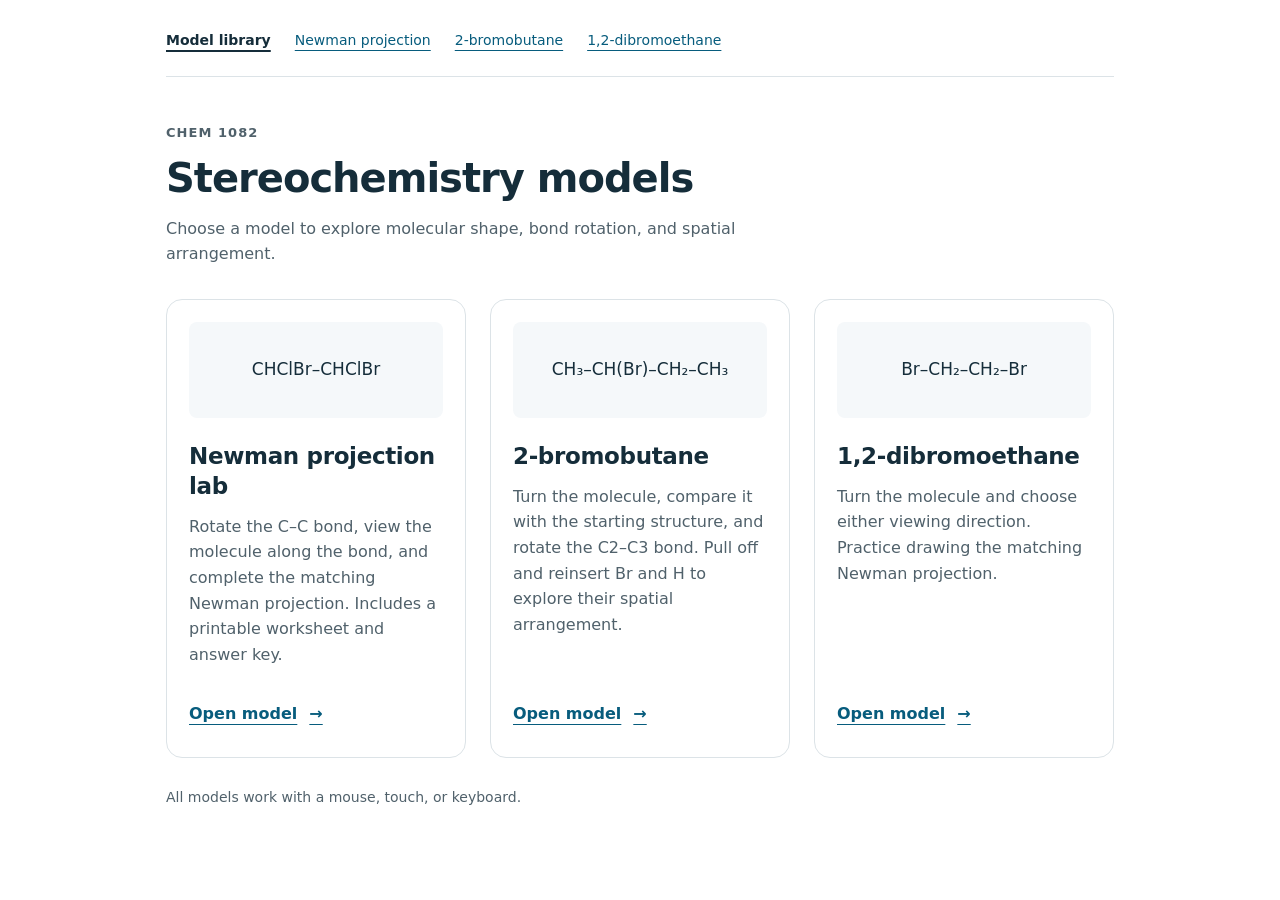
==== index.html @ 8de64c9b "Give stereochemistry models equal prominence in a shared library" ====
<!doctype html>
<html lang="en">
<head>
<meta charset="utf-8">
<meta name="viewport" content="width=device-width, initial-scale=1">
<meta name="description" content="Interactive stereochemistry models for CHEM 1082: explore Newman projections, 2-bromobutane, and 1,2-dibromoethane.">
<title>Stereochemistry models · CHEM 1082</title>
<style>
:root{color-scheme:light dark;--bg:light-dark(#fff,#181818);--text:light-dark(#152d3a,#edf3f6);--muted:light-dark(#50616b,#b5c1c8);--line:light-dark(#dce3e7,#424b50);--accent:light-dark(#075c7d,#88d7f4);--panel:light-dark(#f5f8fa,#20272b)}
*{box-sizing:border-box}body{max-width:980px;margin:0 auto;padding:1rem;background:var(--bg);color:var(--text);font-family:system-ui,sans-serif;line-height:1.6}a{color:var(--accent);text-underline-offset:5px}a:focus-visible{outline:2px solid currentColor;outline-offset:5px}.model-nav{display:flex;flex-wrap:wrap;gap:8px 24px;align-items:center;padding:6px 0 18px;margin:0 0 18px;border-bottom:1px solid var(--line)}.model-nav a{display:inline-flex;align-items:center;min-height:36px;font-size:14px}.model-nav a[aria-current="page"]{color:inherit;text-decoration-thickness:2px;font-weight:600}.intro{padding:28px 0 32px}.course{font-size:13px;letter-spacing:.08em;font-weight:600;color:var(--muted);margin:0 0 10px}h1{font-size:clamp(28px,4.5vw,40px);line-height:1.2;font-weight:600;letter-spacing:-.025em;margin:0 0 14px}.intro>p:last-child{max-width:650px;margin:0;color:var(--muted)}.models{display:grid;grid-template-columns:repeat(3,minmax(0,1fr));gap:24px}.model-card{border:1px solid var(--line);border-radius:16px;padding:22px;display:flex;flex-direction:column;align-items:flex-start;min-width:0}.formula{align-self:stretch;min-height:96px;display:flex;align-items:center;justify-content:center;background:var(--panel);border-radius:8px;font-size:17px;white-space:nowrap;margin:0 0 24px}h2{font-size:23px;line-height:1.3;letter-spacing:-.015em;font-weight:600;margin:0 0 12px}.description{color:var(--muted);margin:0 0 24px}.open-model{margin-top:auto;display:inline-flex;min-height:44px;align-items:center;gap:12px;font-weight:600;text-decoration-thickness:1px}.hint{margin:28px 0;color:var(--muted);font-size:14px}@media(max-width:800px){.models{grid-template-columns:1fr;gap:20px}.model-card{padding:24px}.intro{padding:20px 0 26px}.formula{font-size:19px}.model-nav{gap:4px 18px}}
</style>
</head>
<body>
<nav class="model-nav" aria-label="Stereochemistry models"><a href="./index.html" aria-current="page">Model library</a><a href="./newman.html">Newman projection</a><a href="./bromobutane.html">2-bromobutane</a><a href="./dibromoethane.html">1,2-dibromoethane</a></nav>
<main>
<header class="intro"><p class="course">CHEM 1082</p><h1>Stereochemistry models</h1><p>Choose a model to explore molecular shape, bond rotation, and spatial arrangement.</p></header>
<section class="models" aria-label="Interactive models">
<article class="model-card"><p class="formula" aria-label="CHClBr bonded to CHClBr">CHClBr–CHClBr</p><h2>Newman projection lab</h2><p class="description">Rotate the C–C bond, view the molecule along the bond, and complete the matching Newman projection. Includes a printable worksheet and answer key.</p><a class="open-model" href="./newman.html" aria-label="Open Newman projection model">Open model <span aria-hidden="true">→</span></a></article>
<article class="model-card"><p class="formula" aria-label="CH3 bonded to CHBr bonded to CH2 bonded to CH3">CH₃–CH(Br)–CH₂–CH₃</p><h2>2-bromobutane</h2><p class="description">Turn the molecule, compare it with the starting structure, and rotate the C2–C3 bond. Pull off and reinsert Br and H to explore their spatial arrangement.</p><a class="open-model" href="./bromobutane.html" aria-label="Open 2-bromobutane model">Open model <span aria-hidden="true">→</span></a></article>
<article class="model-card"><p class="formula" aria-label="Bromine bonded to CH2 bonded to CH2 bonded to bromine">Br–CH₂–CH₂–Br</p><h2>1,2-dibromoethane</h2><p class="description">Turn the molecule and choose either viewing direction. Practice drawing the matching Newman projection.</p><a class="open-model" href="./dibromoethane.html" aria-label="Open 1,2-dibromoethane model">Open model <span aria-hidden="true">→</span></a></article>
</section>
<p class="hint">All models work with a mouse, touch, or keyboard.</p>
</main>
</body>
</html>
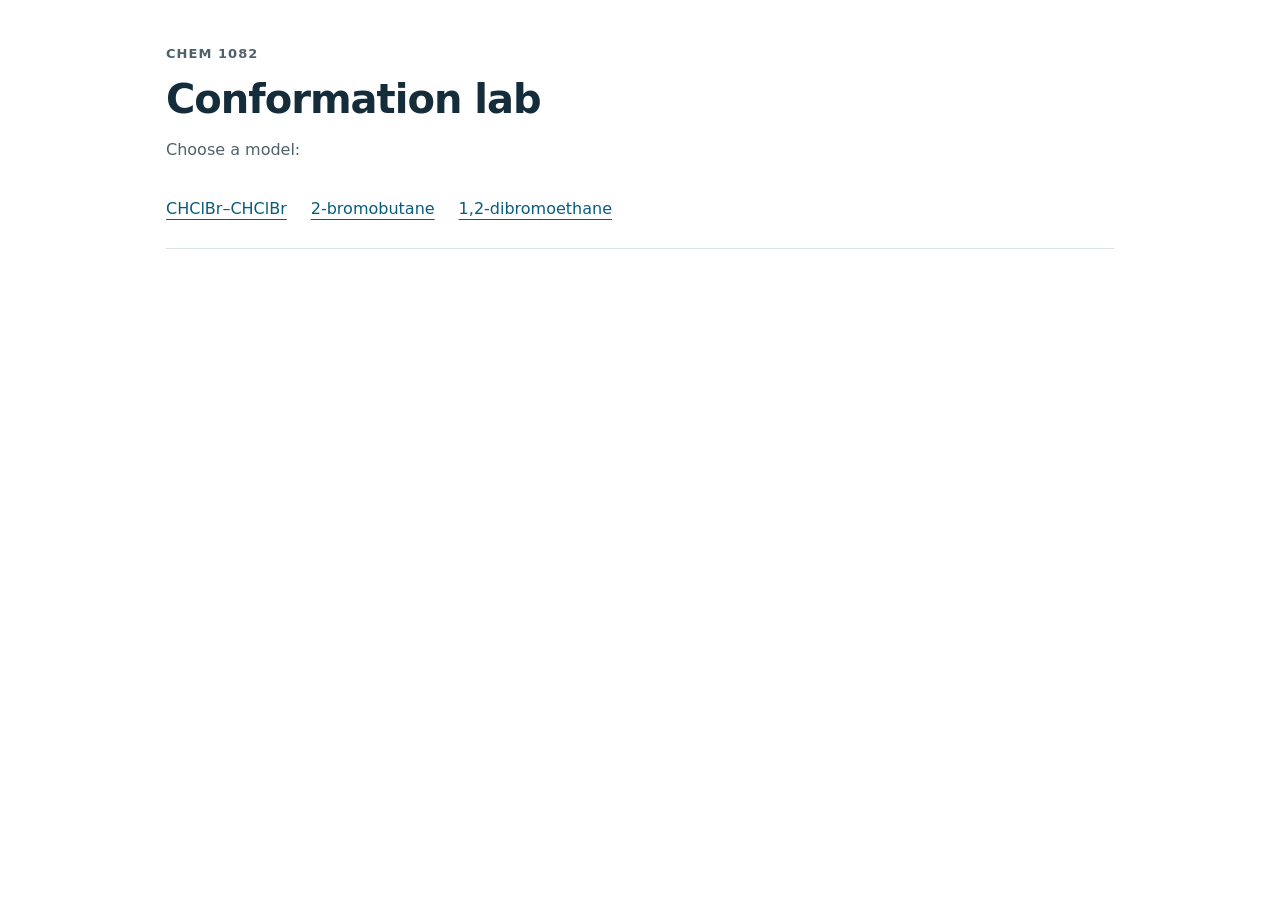
==== commit 1ddc4ff9: "Make conformation homepage navigation-only and name CHClBr–CHClBr model" ====
--- a/index.html
+++ b/index.html
@@ -3,24 +3,21 @@
 <head>
 <meta charset="utf-8">
 <meta name="viewport" content="width=device-width, initial-scale=1">
-<meta name="description" content="Interactive stereochemistry models for CHEM 1082: explore Newman projections, 2-bromobutane, and 1,2-dibromoethane.">
-<title>Stereochemistry models · CHEM 1082</title>
+<meta name="description" content="Choose one of three interactive molecular models for the CHEM 1082 conformation lab.">
+<title>Conformation lab · CHEM 1082</title>
 <style>
-:root{color-scheme:light dark;--bg:light-dark(#fff,#181818);--text:light-dark(#152d3a,#edf3f6);--muted:light-dark(#50616b,#b5c1c8);--line:light-dark(#dce3e7,#424b50);--accent:light-dark(#075c7d,#88d7f4);--panel:light-dark(#f5f8fa,#20272b)}
-*{box-sizing:border-box}body{max-width:980px;margin:0 auto;padding:1rem;background:var(--bg);color:var(--text);font-family:system-ui,sans-serif;line-height:1.6}a{color:var(--accent);text-underline-offset:5px}a:focus-visible{outline:2px solid currentColor;outline-offset:5px}.model-nav{display:flex;flex-wrap:wrap;gap:8px 24px;align-items:center;padding:6px 0 18px;margin:0 0 18px;border-bottom:1px solid var(--line)}.model-nav a{display:inline-flex;align-items:center;min-height:36px;font-size:14px}.model-nav a[aria-current="page"]{color:inherit;text-decoration-thickness:2px;font-weight:600}.intro{padding:28px 0 32px}.course{font-size:13px;letter-spacing:.08em;font-weight:600;color:var(--muted);margin:0 0 10px}h1{font-size:clamp(28px,4.5vw,40px);line-height:1.2;font-weight:600;letter-spacing:-.025em;margin:0 0 14px}.intro>p:last-child{max-width:650px;margin:0;color:var(--muted)}.models{display:grid;grid-template-columns:repeat(3,minmax(0,1fr));gap:24px}.model-card{border:1px solid var(--line);border-radius:16px;padding:22px;display:flex;flex-direction:column;align-items:flex-start;min-width:0}.formula{align-self:stretch;min-height:96px;display:flex;align-items:center;justify-content:center;background:var(--panel);border-radius:8px;font-size:17px;white-space:nowrap;margin:0 0 24px}h2{font-size:23px;line-height:1.3;letter-spacing:-.015em;font-weight:600;margin:0 0 12px}.description{color:var(--muted);margin:0 0 24px}.open-model{margin-top:auto;display:inline-flex;min-height:44px;align-items:center;gap:12px;font-weight:600;text-decoration-thickness:1px}.hint{margin:28px 0;color:var(--muted);font-size:14px}@media(max-width:800px){.models{grid-template-columns:1fr;gap:20px}.model-card{padding:24px}.intro{padding:20px 0 26px}.formula{font-size:19px}.model-nav{gap:4px 18px}}
+:root{color-scheme:light dark;--bg:light-dark(#fff,#181818);--text:light-dark(#152d3a,#edf3f6);--muted:light-dark(#50616b,#b5c1c8);--line:light-dark(#dce3e7,#424b50);--accent:light-dark(#075c7d,#88d7f4)}
+*{box-sizing:border-box}body{max-width:980px;margin:0 auto;padding:1rem;background:var(--bg);color:var(--text);font-family:system-ui,sans-serif;line-height:1.6}a{color:var(--accent);text-underline-offset:5px}a:focus-visible{outline:2px solid currentColor;outline-offset:5px}.intro{padding:28px 0 18px}.course{font-size:13px;letter-spacing:.08em;font-weight:600;color:var(--muted);margin:0 0 10px}h1{font-size:clamp(28px,4.5vw,40px);line-height:1.2;font-weight:600;letter-spacing:-.025em;margin:0 0 14px}.intro>p:last-child{margin:0;color:var(--muted)}.model-nav{display:flex;flex-wrap:wrap;gap:8px 24px;align-items:center;padding:6px 0 18px;border-bottom:1px solid var(--line)}.model-nav a{display:inline-flex;align-items:center;min-height:44px;font-size:16px}@media(max-width:600px){.intro{padding-top:20px}.model-nav{align-items:flex-start;flex-direction:column;gap:8px}}
 </style>
 </head>
 <body>
-<nav class="model-nav" aria-label="Stereochemistry models"><a href="./index.html" aria-current="page">Model library</a><a href="./newman.html">Newman projection</a><a href="./bromobutane.html">2-bromobutane</a><a href="./dibromoethane.html">1,2-dibromoethane</a></nav>
 <main>
-<header class="intro"><p class="course">CHEM 1082</p><h1>Stereochemistry models</h1><p>Choose a model to explore molecular shape, bond rotation, and spatial arrangement.</p></header>
-<section class="models" aria-label="Interactive models">
-<article class="model-card"><p class="formula" aria-label="CHClBr bonded to CHClBr">CHClBr–CHClBr</p><h2>Newman projection lab</h2><p class="description">Rotate the C–C bond, view the molecule along the bond, and complete the matching Newman projection. Includes a printable worksheet and answer key.</p><a class="open-model" href="./newman.html" aria-label="Open Newman projection model">Open model <span aria-hidden="true">→</span></a></article>
-<article class="model-card"><p class="formula" aria-label="CH3 bonded to CHBr bonded to CH2 bonded to CH3">CH₃–CH(Br)–CH₂–CH₃</p><h2>2-bromobutane</h2><p class="description">Turn the molecule, compare it with the starting structure, and rotate the C2–C3 bond. Pull off and reinsert Br and H to explore their spatial arrangement.</p><a class="open-model" href="./bromobutane.html" aria-label="Open 2-bromobutane model">Open model <span aria-hidden="true">→</span></a></article>
-<article class="model-card"><p class="formula" aria-label="Bromine bonded to CH2 bonded to CH2 bonded to bromine">Br–CH₂–CH₂–Br</p><h2>1,2-dibromoethane</h2><p class="description">Turn the molecule and choose either viewing direction. Practice drawing the matching Newman projection.</p><a class="open-model" href="./dibromoethane.html" aria-label="Open 1,2-dibromoethane model">Open model <span aria-hidden="true">→</span></a></article>
-</section>
-<p class="hint">All models work with a mouse, touch, or keyboard.</p>
+<header class="intro"><p class="course">CHEM 1082</p><h1>Conformation lab</h1><p>Choose a model:</p></header>
+<nav class="model-nav" aria-label="Interactive molecular models">
+<a href="./newman.html">CHClBr–CHClBr</a>
+<a href="./bromobutane.html">2-bromobutane</a>
+<a href="./dibromoethane.html">1,2-dibromoethane</a>
+</nav>
 </main>
 </body>
 </html>
-
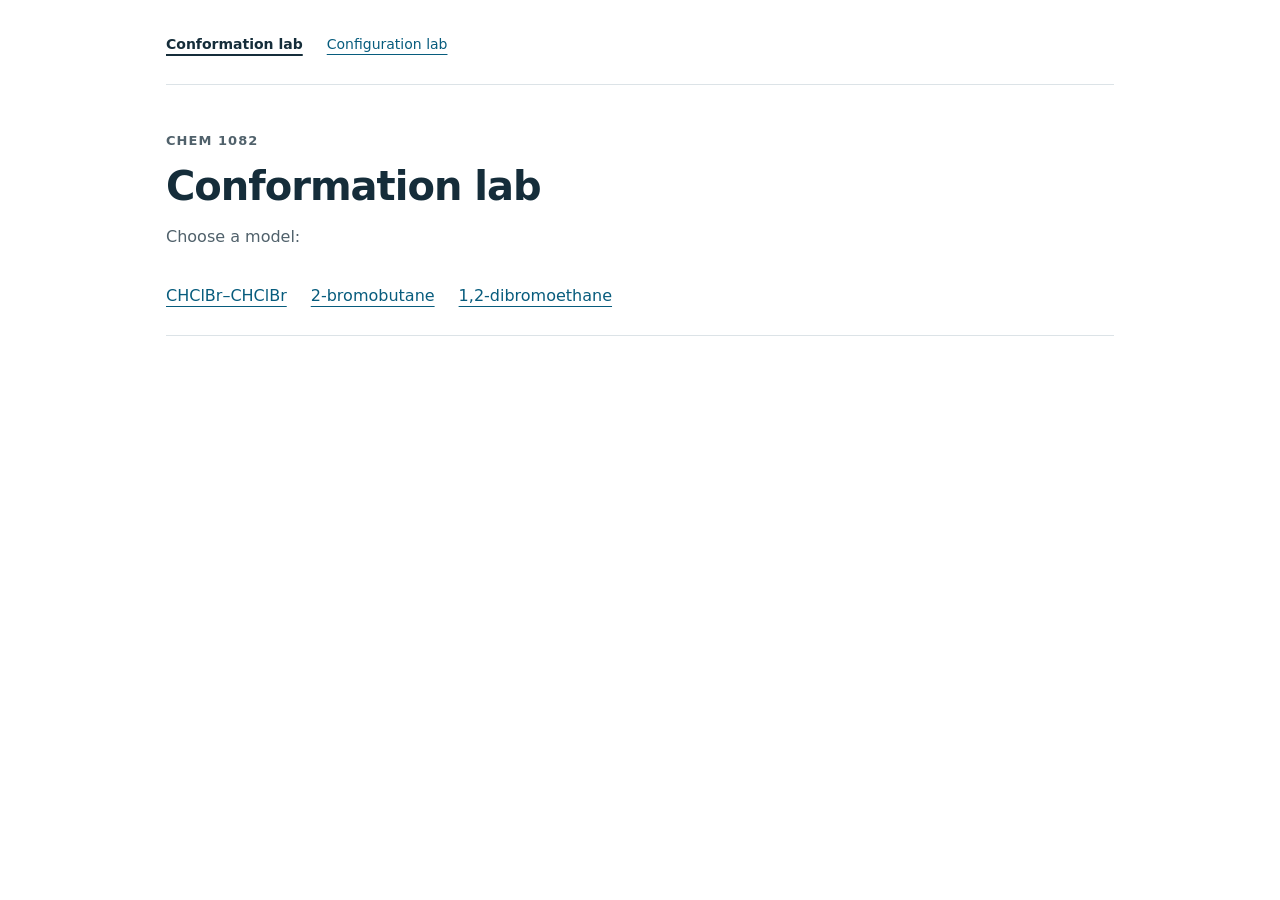
==== commit 0eef9e56: "Add empty configuration lab and navigation between labs" ====
--- a/index.html
+++ b/index.html
@@ -8,9 +8,11 @@
 <style>
 :root{color-scheme:light dark;--bg:light-dark(#fff,#181818);--text:light-dark(#152d3a,#edf3f6);--muted:light-dark(#50616b,#b5c1c8);--line:light-dark(#dce3e7,#424b50);--accent:light-dark(#075c7d,#88d7f4)}
 *{box-sizing:border-box}body{max-width:980px;margin:0 auto;padding:1rem;background:var(--bg);color:var(--text);font-family:system-ui,sans-serif;line-height:1.6}a{color:var(--accent);text-underline-offset:5px}a:focus-visible{outline:2px solid currentColor;outline-offset:5px}.intro{padding:28px 0 18px}.course{font-size:13px;letter-spacing:.08em;font-weight:600;color:var(--muted);margin:0 0 10px}h1{font-size:clamp(28px,4.5vw,40px);line-height:1.2;font-weight:600;letter-spacing:-.025em;margin:0 0 14px}.intro>p:last-child{margin:0;color:var(--muted)}.model-nav{display:flex;flex-wrap:wrap;gap:8px 24px;align-items:center;padding:6px 0 18px;border-bottom:1px solid var(--line)}.model-nav a{display:inline-flex;align-items:center;min-height:44px;font-size:16px}@media(max-width:600px){.intro{padding-top:20px}.model-nav{align-items:flex-start;flex-direction:column;gap:8px}}
+.lab-nav{display:flex;flex-wrap:wrap;gap:8px 24px;align-items:center;padding:6px 0 18px;margin:0 0 18px;border-bottom:1px solid var(--line)}.lab-nav a{display:inline-flex;align-items:center;min-height:44px;font-size:14px}.lab-nav a[aria-current="page"]{color:inherit;text-decoration-thickness:2px;font-weight:600}
 </style>
 </head>
 <body>
+<nav class="lab-nav" aria-label="Stereochemistry labs"><a href="./index.html" aria-current="page">Conformation lab</a><a href="./configuration.html">Configuration lab</a></nav>
 <main>
 <header class="intro"><p class="course">CHEM 1082</p><h1>Conformation lab</h1><p>Choose a model:</p></header>
 <nav class="model-nav" aria-label="Interactive molecular models">
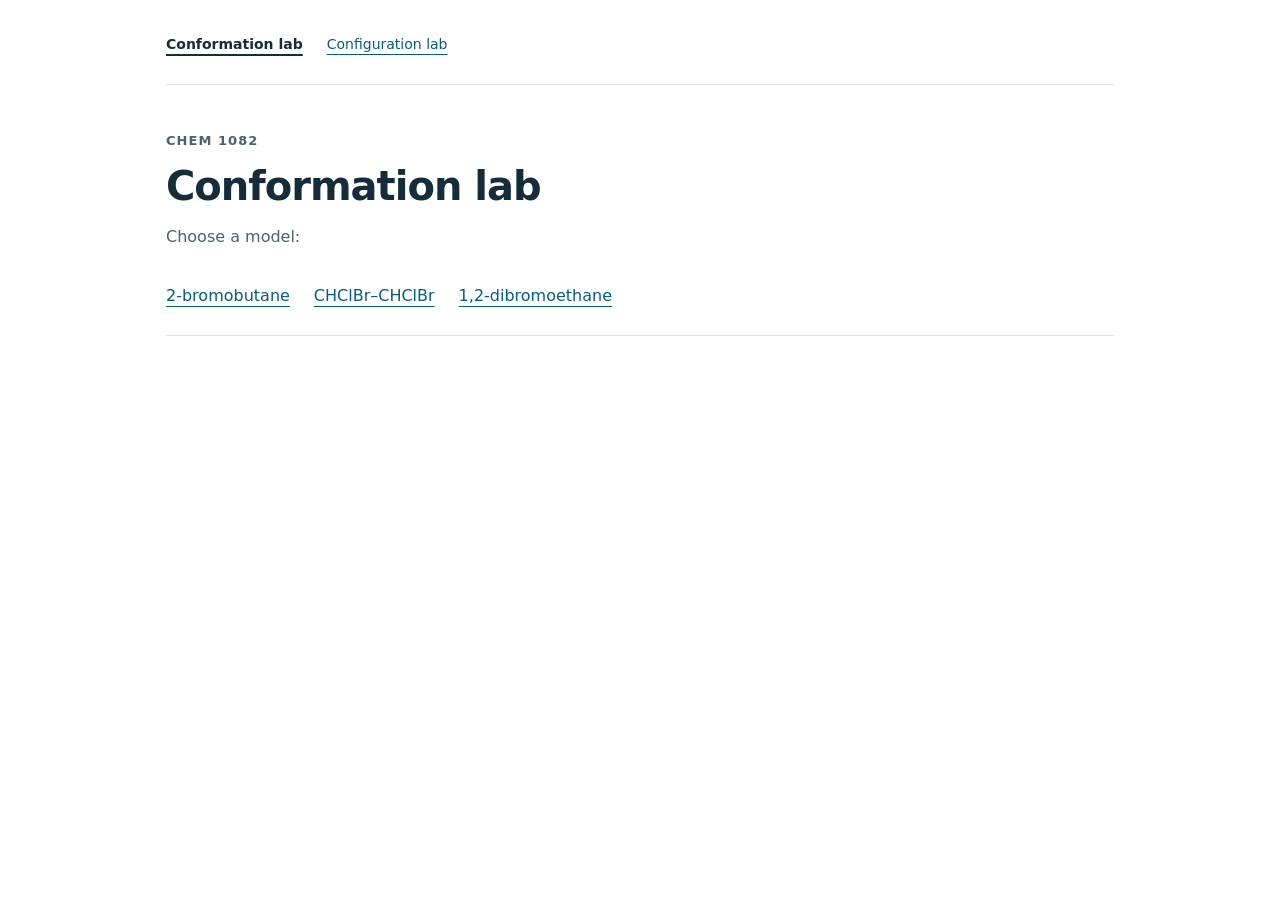
==== commit f8ddfe5a: "List 2-bromobutane first in conformation model navigation" ====
--- a/index.html
+++ b/index.html
@@ -16,8 +16,8 @@
 <main>
 <header class="intro"><p class="course">CHEM 1082</p><h1>Conformation lab</h1><p>Choose a model:</p></header>
 <nav class="model-nav" aria-label="Interactive molecular models">
+<a href="./bromobutane.html">2-bromobutane</a>
 <a href="./newman.html">CHClBr–CHClBr</a>
-<a href="./bromobutane.html">2-bromobutane</a>
 <a href="./dibromoethane.html">1,2-dibromoethane</a>
 </nav>
 </main>
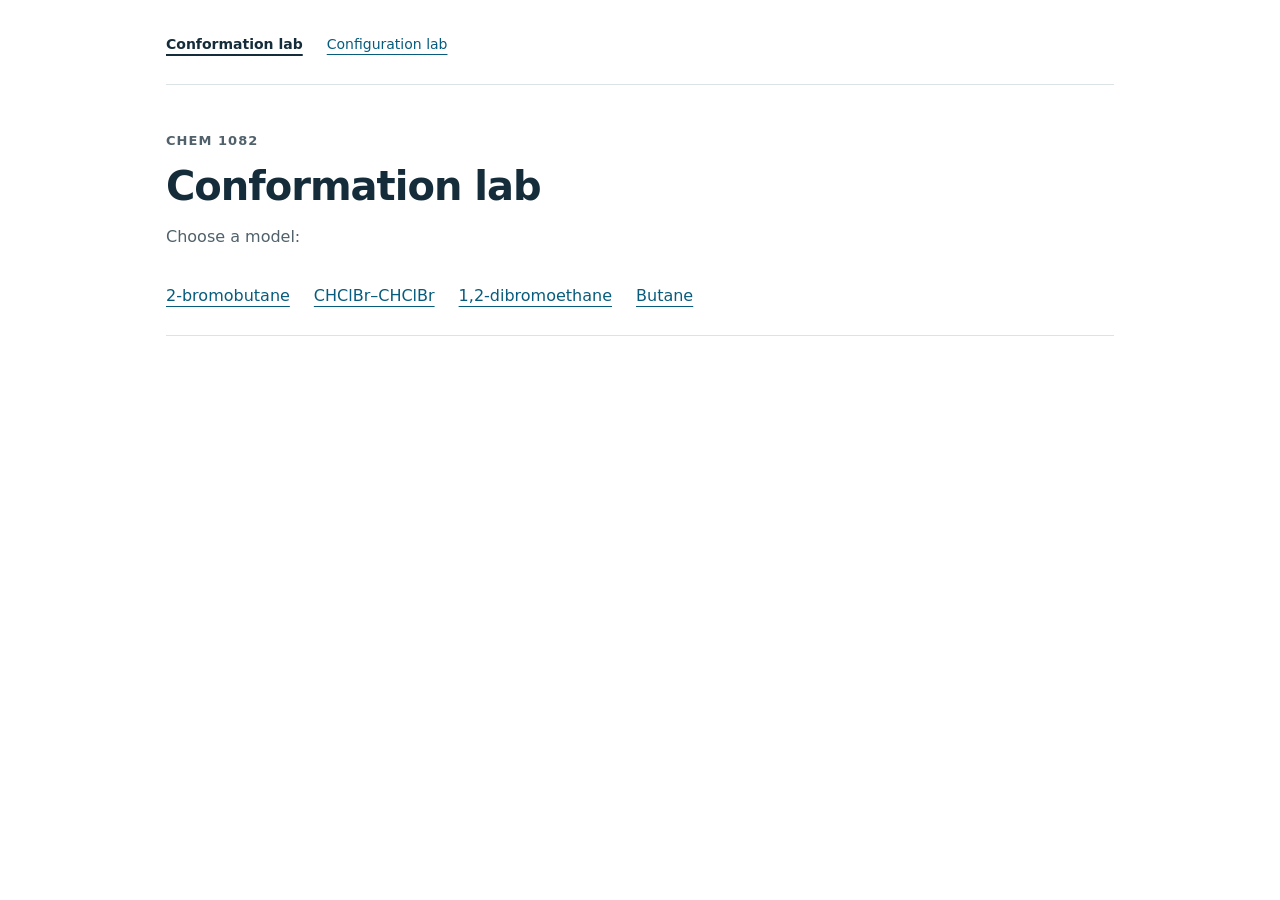
==== commit 2d9c8a3b: "Add butane model with left and right bond views" ====
--- a/index.html
+++ b/index.html
@@ -3,7 +3,7 @@
 <head>
 <meta charset="utf-8">
 <meta name="viewport" content="width=device-width, initial-scale=1">
-<meta name="description" content="Choose one of three interactive molecular models for the CHEM 1082 conformation lab.">
+<meta name="description" content="Choose one of four interactive molecular models for the CHEM 1082 conformation lab.">
 <title>Conformation lab · CHEM 1082</title>
 <style>
 :root{color-scheme:light dark;--bg:light-dark(#fff,#181818);--text:light-dark(#152d3a,#edf3f6);--muted:light-dark(#50616b,#b5c1c8);--line:light-dark(#dce3e7,#424b50);--accent:light-dark(#075c7d,#88d7f4)}
@@ -19,7 +19,9 @@
 <a href="./bromobutane.html">2-bromobutane</a>
 <a href="./newman.html">CHClBr–CHClBr</a>
 <a href="./dibromoethane.html">1,2-dibromoethane</a>
+<a href="./butane.html">Butane</a>
 </nav>
 </main>
 </body>
 </html>
+
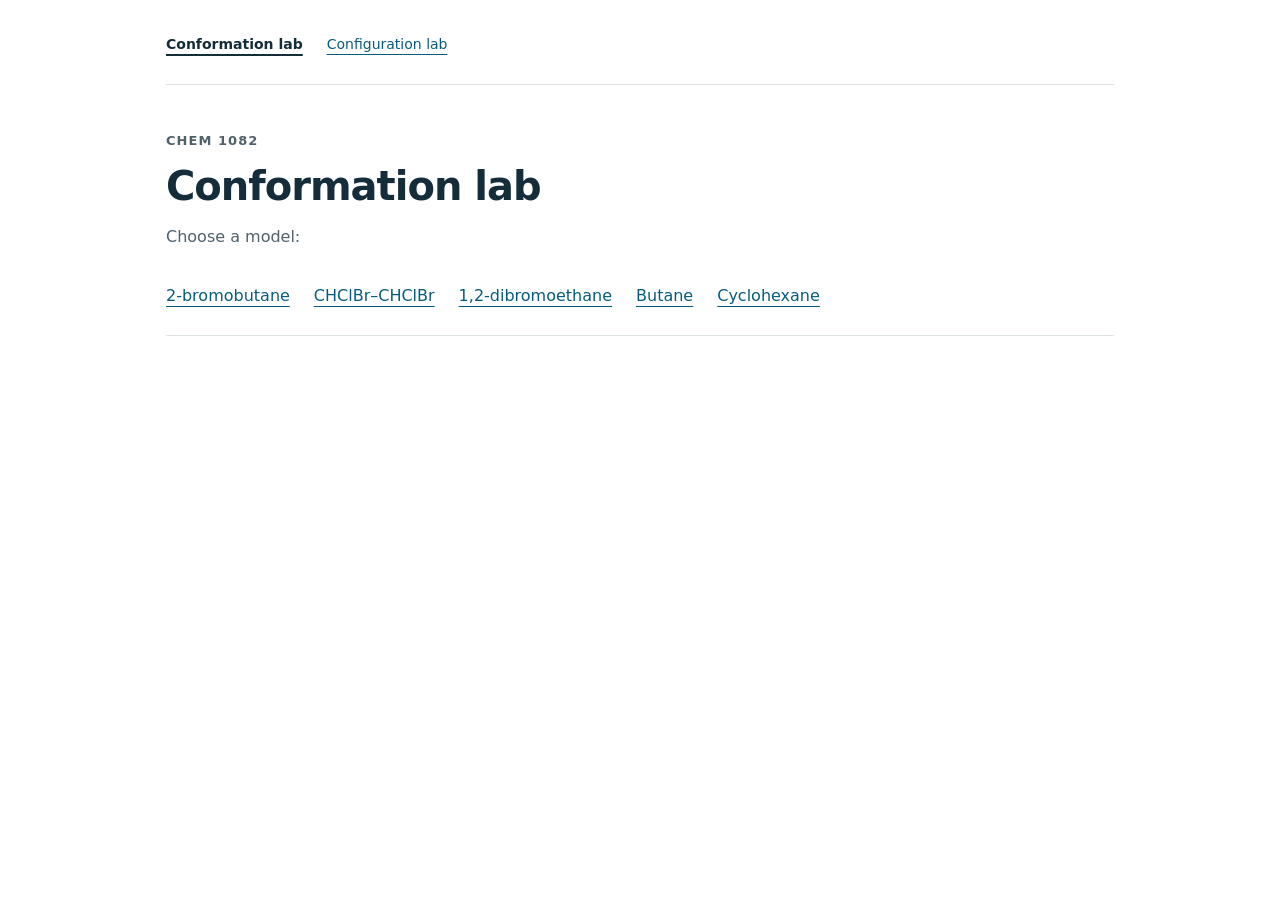
==== commit 03311410: "Add cyclohexane chair flip lab with linked top and Haworth-style views" ====
--- a/index.html
+++ b/index.html
@@ -3,7 +3,7 @@
 <head>
 <meta charset="utf-8">
 <meta name="viewport" content="width=device-width, initial-scale=1">
-<meta name="description" content="Choose one of four interactive molecular models for the CHEM 1082 conformation lab.">
+<meta name="description" content="Choose one of five interactive molecular models for the CHEM 1082 conformation lab.">
 <title>Conformation lab · CHEM 1082</title>
 <style>
 :root{color-scheme:light dark;--bg:light-dark(#fff,#181818);--text:light-dark(#152d3a,#edf3f6);--muted:light-dark(#50616b,#b5c1c8);--line:light-dark(#dce3e7,#424b50);--accent:light-dark(#075c7d,#88d7f4)}
@@ -20,8 +20,10 @@
 <a href="./newman.html">CHClBr–CHClBr</a>
 <a href="./dibromoethane.html">1,2-dibromoethane</a>
 <a href="./butane.html">Butane</a>
+<a href="./cyclohexane.html">Cyclohexane</a>
 </nav>
 </main>
 </body>
 </html>
 
+
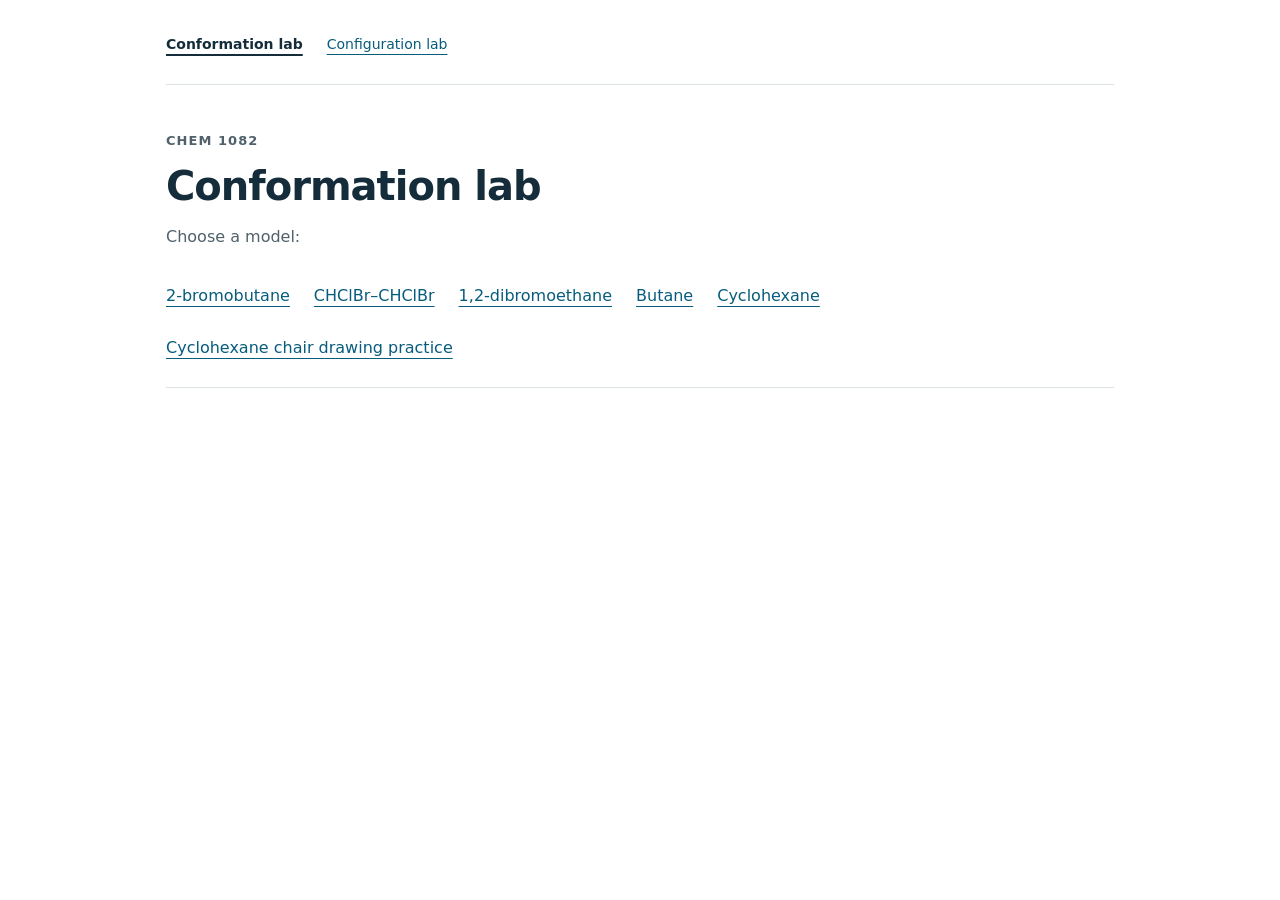
==== commit 56425729: "Add numbered cyclohexane chair drawing and cis/trans stability practice" ====
--- a/index.html
+++ b/index.html
@@ -3,7 +3,7 @@
 <head>
 <meta charset="utf-8">
 <meta name="viewport" content="width=device-width, initial-scale=1">
-<meta name="description" content="Choose one of five interactive molecular models for the CHEM 1082 conformation lab.">
+<meta name="description" content="Explore interactive molecular models and cyclohexane chair drawing practice for the CHEM 1082 conformation lab.">
 <title>Conformation lab · CHEM 1082</title>
 <style>
 :root{color-scheme:light dark;--bg:light-dark(#fff,#181818);--text:light-dark(#152d3a,#edf3f6);--muted:light-dark(#50616b,#b5c1c8);--line:light-dark(#dce3e7,#424b50);--accent:light-dark(#075c7d,#88d7f4)}
@@ -21,9 +21,11 @@
 <a href="./dibromoethane.html">1,2-dibromoethane</a>
 <a href="./butane.html">Butane</a>
 <a href="./cyclohexane.html">Cyclohexane</a>
+<a href="./chair-practice.html">Cyclohexane chair drawing practice</a>
 </nav>
 </main>
 </body>
 </html>
-
-
+
+
+
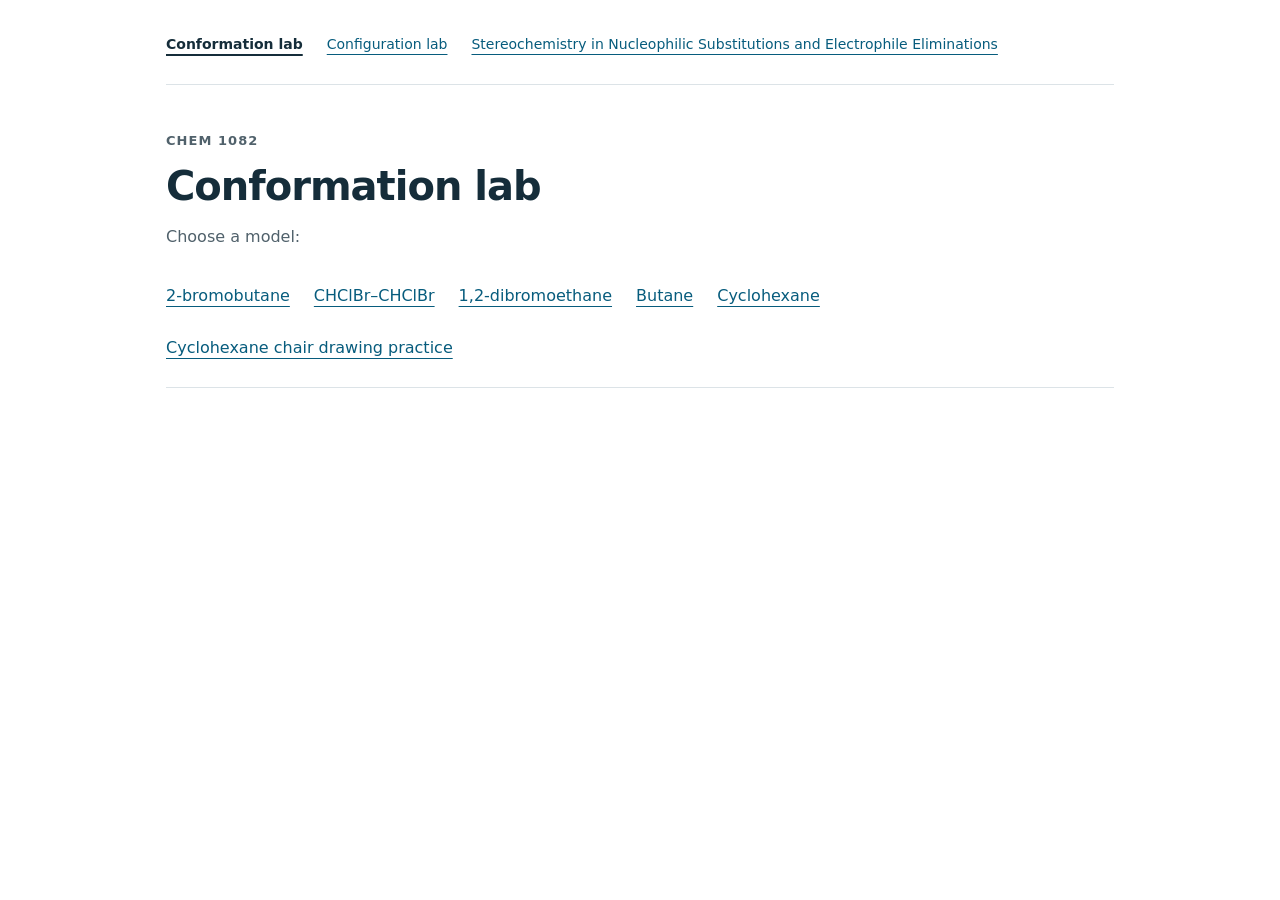
==== commit 8e71272d: "Add substitutions and eliminations lab tab awaiting examples" ====
--- a/index.html
+++ b/index.html
@@ -8,11 +8,11 @@
 <style>
 :root{color-scheme:light dark;--bg:light-dark(#fff,#181818);--text:light-dark(#152d3a,#edf3f6);--muted:light-dark(#50616b,#b5c1c8);--line:light-dark(#dce3e7,#424b50);--accent:light-dark(#075c7d,#88d7f4)}
 *{box-sizing:border-box}body{max-width:980px;margin:0 auto;padding:1rem;background:var(--bg);color:var(--text);font-family:system-ui,sans-serif;line-height:1.6}a{color:var(--accent);text-underline-offset:5px}a:focus-visible{outline:2px solid currentColor;outline-offset:5px}.intro{padding:28px 0 18px}.course{font-size:13px;letter-spacing:.08em;font-weight:600;color:var(--muted);margin:0 0 10px}h1{font-size:clamp(28px,4.5vw,40px);line-height:1.2;font-weight:600;letter-spacing:-.025em;margin:0 0 14px}.intro>p:last-child{margin:0;color:var(--muted)}.model-nav{display:flex;flex-wrap:wrap;gap:8px 24px;align-items:center;padding:6px 0 18px;border-bottom:1px solid var(--line)}.model-nav a{display:inline-flex;align-items:center;min-height:44px;font-size:16px}@media(max-width:600px){.intro{padding-top:20px}.model-nav{align-items:flex-start;flex-direction:column;gap:8px}}
-.lab-nav{display:flex;flex-wrap:wrap;gap:8px 24px;align-items:center;padding:6px 0 18px;margin:0 0 18px;border-bottom:1px solid var(--line)}.lab-nav a{display:inline-flex;align-items:center;min-height:44px;font-size:14px}.lab-nav a[aria-current="page"]{color:inherit;text-decoration-thickness:2px;font-weight:600}
+.lab-nav{display:flex;flex-wrap:wrap;gap:8px 24px;align-items:center;padding:6px 0 18px;margin:0 0 18px;border-bottom:1px solid var(--line)}.lab-nav a{display:inline-flex;align-items:center;min-height:44px;font-size:14px;min-width:0;max-width:100%;overflow-wrap:anywhere}.lab-nav a[aria-current="page"]{color:inherit;text-decoration-thickness:2px;font-weight:600}
 </style>
 </head>
 <body>
-<nav class="lab-nav" aria-label="Stereochemistry labs"><a href="./index.html" aria-current="page">Conformation lab</a><a href="./configuration.html">Configuration lab</a></nav>
+<nav class="lab-nav" aria-label="Stereochemistry labs"><a href="./index.html" aria-current="page">Conformation lab</a><a href="./configuration.html">Configuration lab</a><a href="./substitutions-eliminations.html">Stereochemistry in Nucleophilic Substitutions and Electrophile Eliminations</a></nav>
 <main>
 <header class="intro"><p class="course">CHEM 1082</p><h1>Conformation lab</h1><p>Choose a model:</p></header>
 <nav class="model-nav" aria-label="Interactive molecular models">
